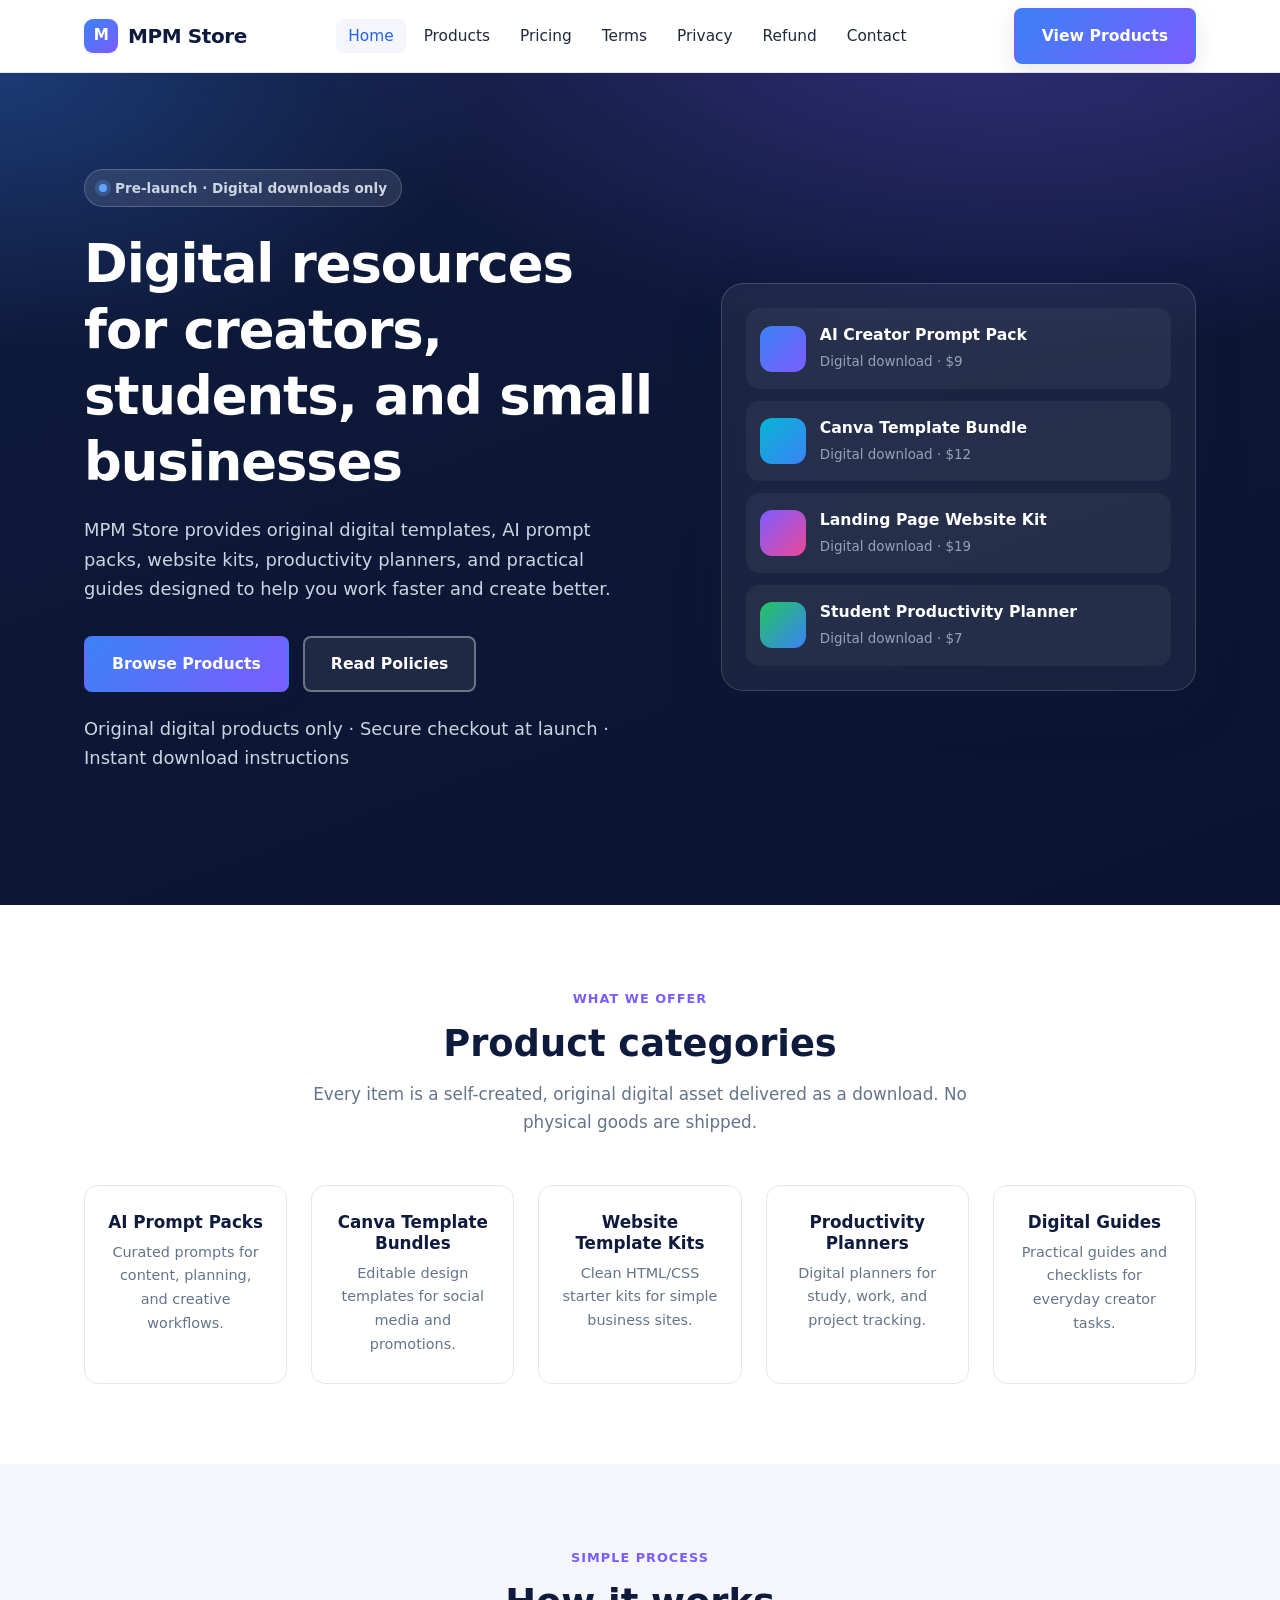
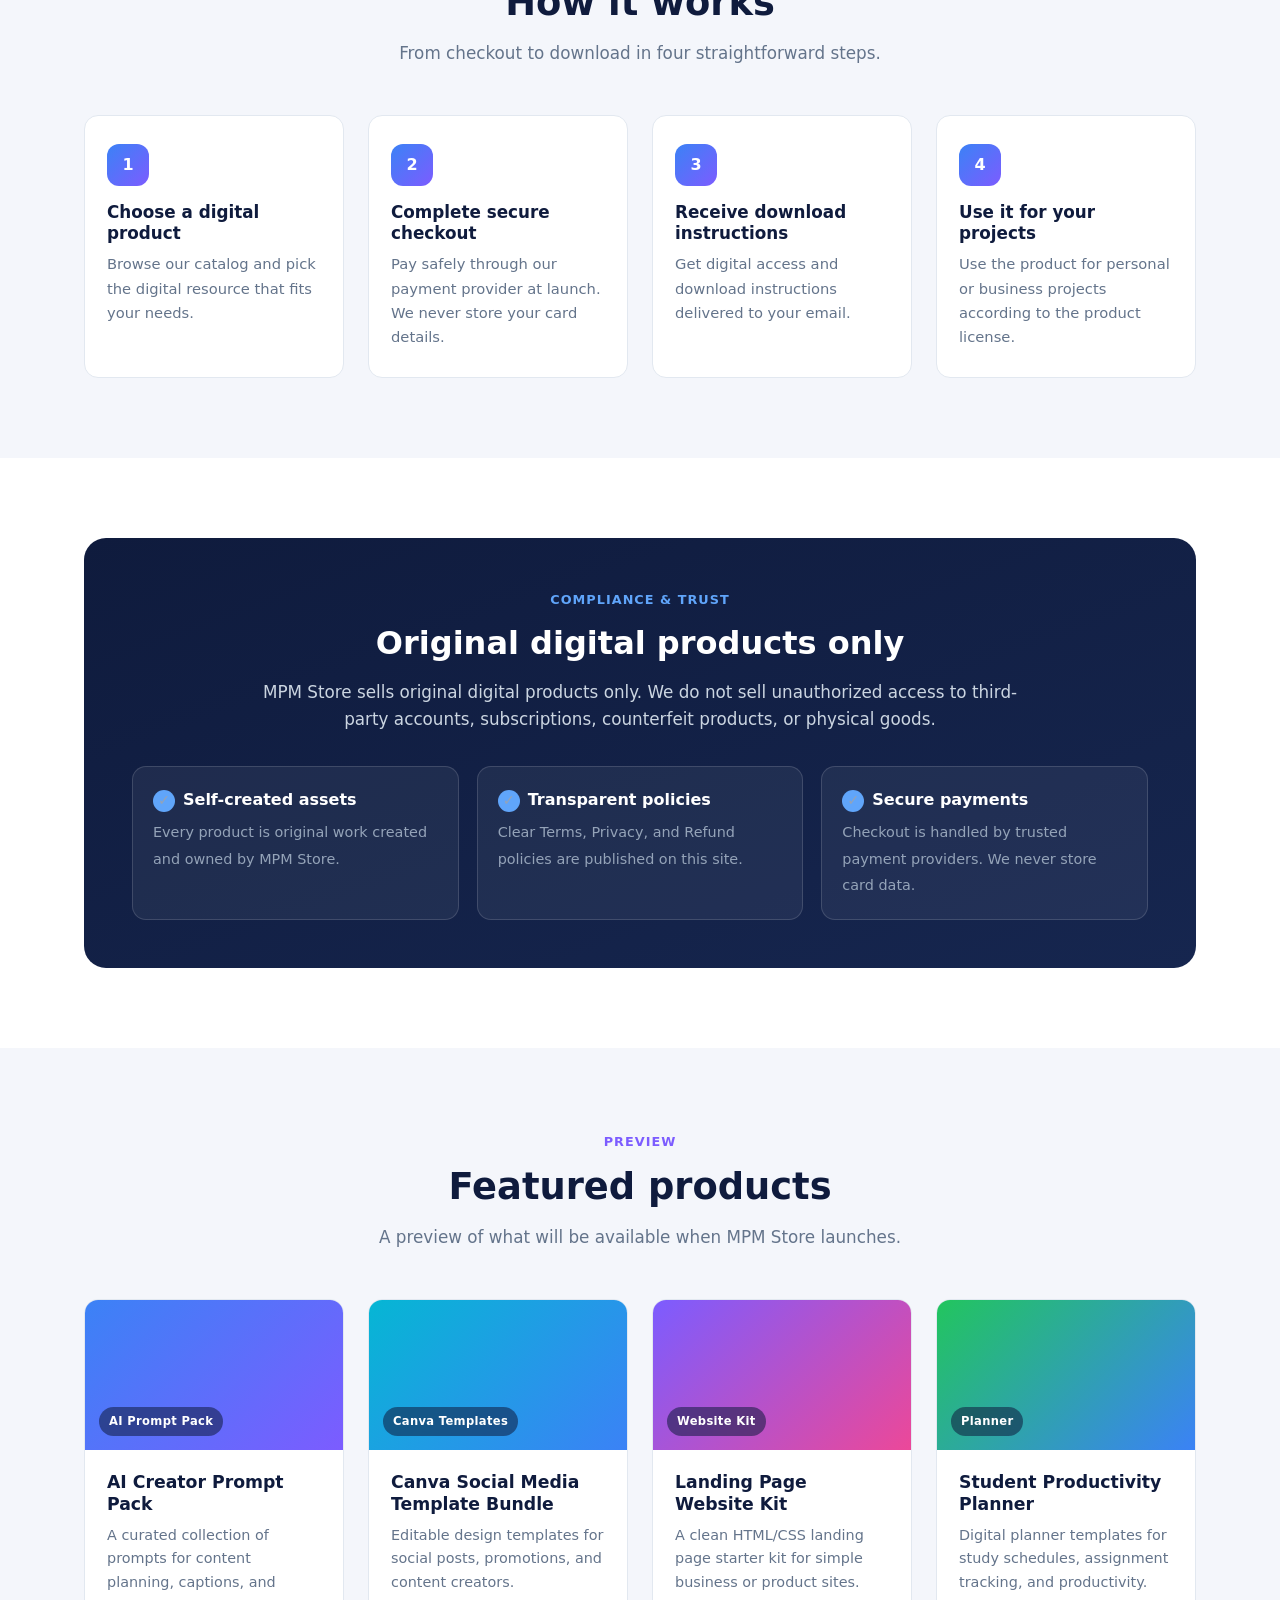
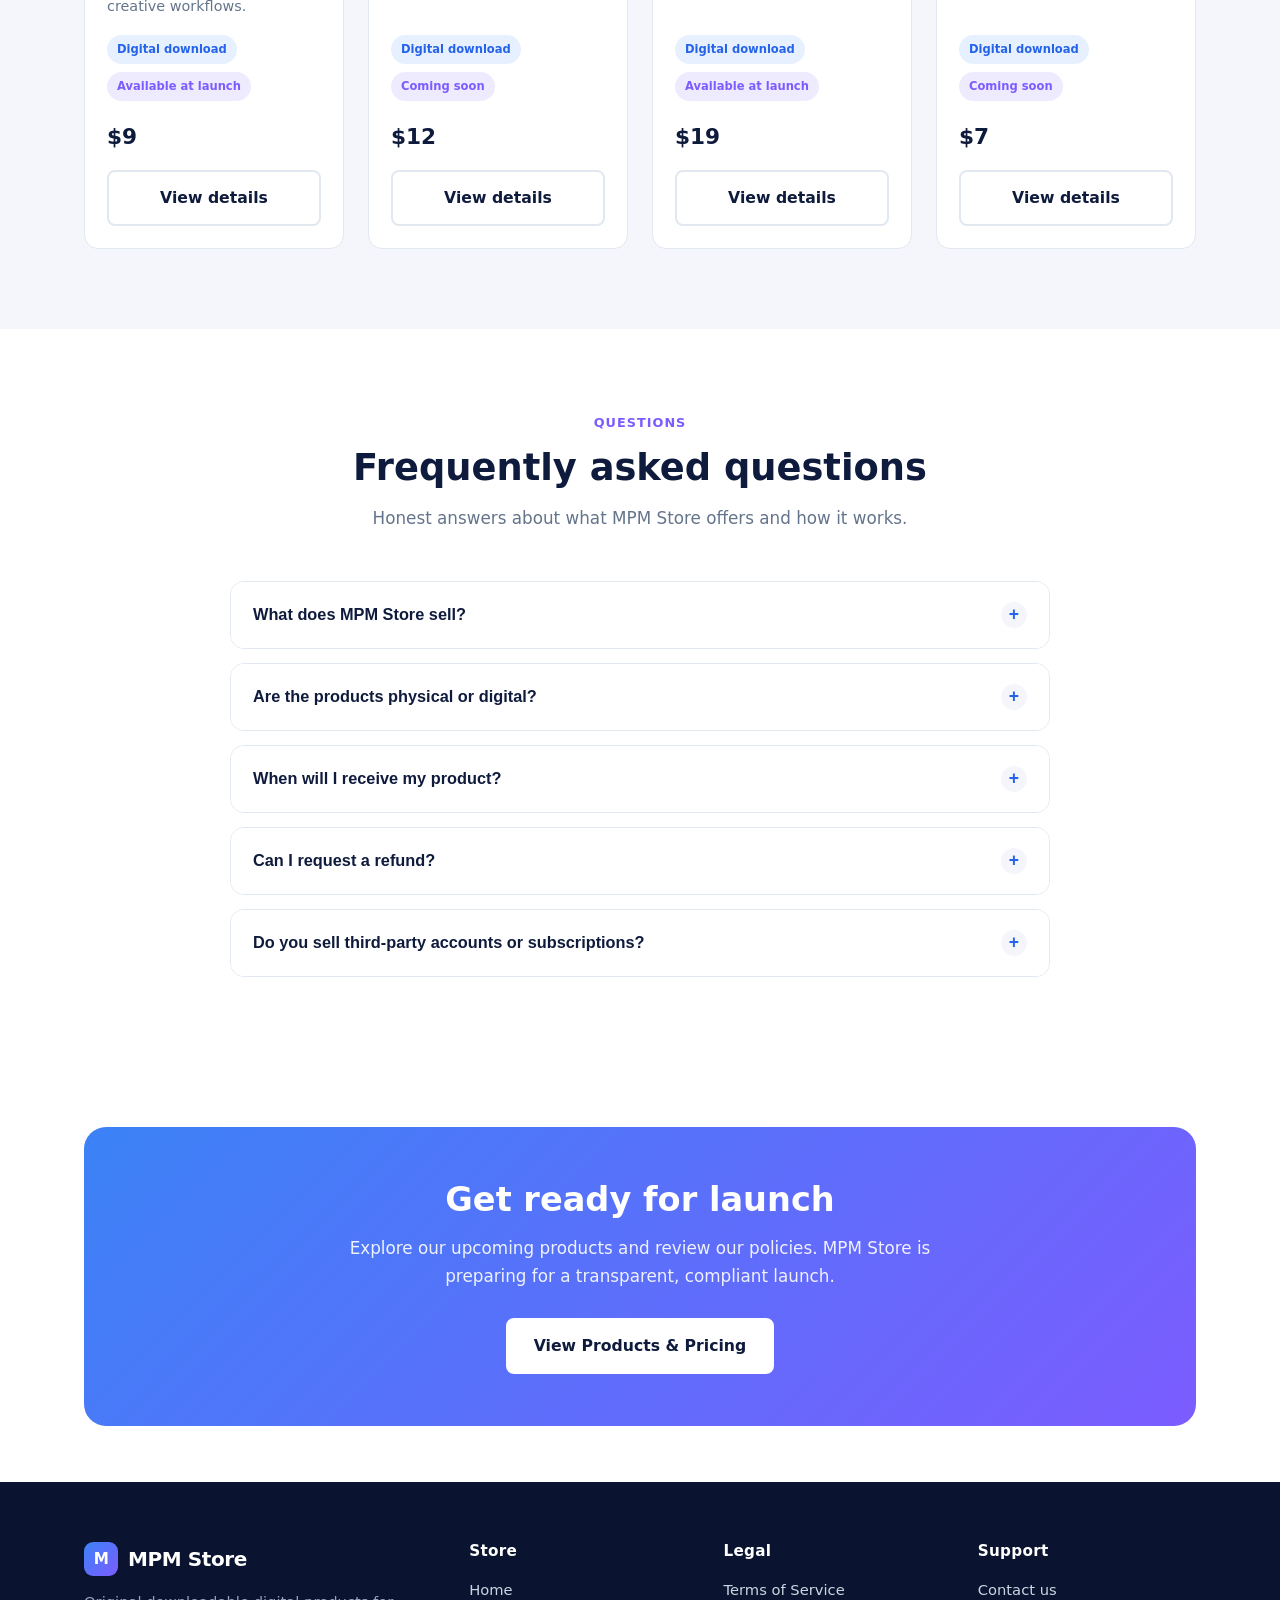
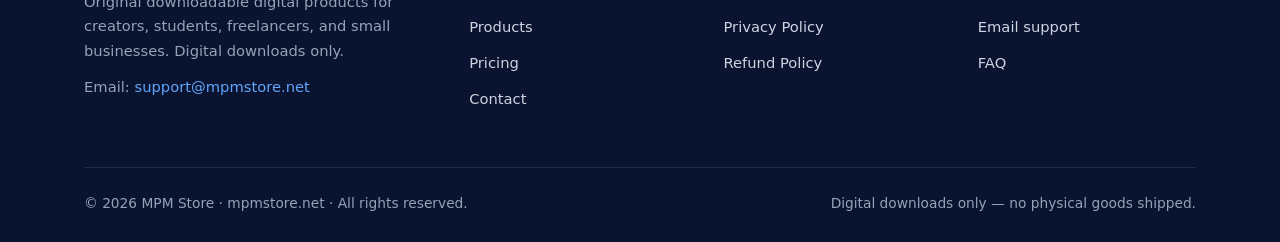
==== index.html @ 4e31dbba "Add MPM Store static website (pages, CSS, JS)" ====
<!DOCTYPE html>
<html lang="en">
<head>
  <meta charset="UTF-8" />
  <meta name="viewport" content="width=device-width, initial-scale=1.0" />
  <title>MPM Store — Original Digital Products for Creators & Small Businesses</title>
  <meta name="description" content="MPM Store sells original downloadable digital products: AI prompt packs, Canva templates, website kits, productivity planners, and practical guides. Digital downloads only." />
  <meta name="keywords" content="digital products, AI prompt packs, Canva templates, website templates, productivity planners, digital guides, MPM Store" />
  <meta name="author" content="MPM Store" />
  <meta name="theme-color" content="#0f1b3d" />
  <link rel="canonical" href="https://mpmstore.net/index.html" />

  <!-- Open Graph -->
  <meta property="og:type" content="website" />
  <meta property="og:site_name" content="MPM Store" />
  <meta property="og:title" content="MPM Store — Original Digital Products for Creators & Small Businesses" />
  <meta property="og:description" content="Original downloadable digital resources: AI prompt packs, Canva templates, website kits, planners, and guides. Digital downloads only." />
  <meta property="og:url" content="https://mpmstore.net/" />
  <meta property="og:image" content="https://mpmstore.net/assets/img/og-image.png" />

  <!-- Twitter -->
  <meta name="twitter:card" content="summary_large_image" />
  <meta name="twitter:title" content="MPM Store — Original Digital Products" />
  <meta name="twitter:description" content="Original downloadable digital resources for creators, students, and small businesses." />

  <!-- Favicon placeholder (inline SVG) -->
  <link rel="icon" href="data:image/svg+xml,%3Csvg xmlns='http://www.w3.org/2000/svg' viewBox='0 0 32 32'%3E%3Crect width='32' height='32' rx='8' fill='%233b82f6'/%3E%3Ctext x='50%25' y='56%25' font-family='Arial' font-size='15' font-weight='bold' fill='white' text-anchor='middle'%3EM%3C/text%3E%3C/svg%3E" />

  <link rel="stylesheet" href="assets/css/style.css" />

  <!-- Structured data -->
  <script type="application/ld+json">
  {
    "@context": "https://schema.org",
    "@type": "Store",
    "name": "MPM Store",
    "url": "https://mpmstore.net",
    "email": "support@mpmstore.net",
    "description": "MPM Store sells original downloadable digital products for creators, students, freelancers, and small businesses.",
    "makesOffer": {
      "@type": "Offer",
      "category": "Digital downloads"
    }
  }
  </script>
</head>
<body>
  <a class="skip-link" href="#main">Skip to content</a>

  <!-- ============ HEADER ============ -->
  <header class="site-header">
    <div class="container nav">
      <a class="brand" href="index.html" aria-label="MPM Store home">
        <span class="brand-mark">M</span>
        MPM Store
      </a>

      <nav aria-label="Primary">
        <ul class="nav-menu" id="nav-menu">
          <li><a href="index.html" class="is-active">Home</a></li>
          <li><a href="pricing.html">Products</a></li>
          <li><a href="pricing.html">Pricing</a></li>
          <li><a href="terms-of-service.html">Terms</a></li>
          <li><a href="privacy-policy.html">Privacy</a></li>
          <li><a href="refund-policy.html">Refund</a></li>
          <li><a href="contact.html">Contact</a></li>
          <li><a class="btn btn--primary btn--mobile" href="pricing.html">View Products</a></li>
        </ul>
      </nav>

      <div class="nav-actions">
        <a class="btn btn--primary" href="pricing.html">View Products</a>
        <button class="nav-toggle" id="nav-toggle" aria-label="Toggle menu" aria-controls="nav-menu" aria-expanded="false">
          <span></span><span></span><span></span>
        </button>
      </div>
    </div>
  </header>

  <main id="main">
    <!-- ============ HERO ============ -->
    <section class="hero">
      <div class="container hero-grid">
        <div>
          <span class="hero-badge"><span class="dot"></span> Pre-launch · Digital downloads only</span>
          <h1>Digital resources for creators, students, and small businesses</h1>
          <p>MPM Store provides original digital templates, AI prompt packs, website kits, productivity planners, and practical guides designed to help you work faster and create better.</p>
          <div class="hero-cta">
            <a class="btn btn--primary" href="pricing.html">Browse Products</a>
            <a class="btn btn--ghost" href="terms-of-service.html">Read Policies</a>
          </div>
          <p class="hero-note">Original digital products only · Secure checkout at launch · Instant download instructions</p>
        </div>

        <div class="hero-visual" aria-hidden="true">
          <div class="hero-card">
            <div class="hero-card-row">
              <span class="hero-card-icon grad-1"></span>
              <span class="hero-card-text"><strong>AI Creator Prompt Pack</strong><span>Digital download · $9</span></span>
            </div>
            <div class="hero-card-row">
              <span class="hero-card-icon grad-2"></span>
              <span class="hero-card-text"><strong>Canva Template Bundle</strong><span>Digital download · $12</span></span>
            </div>
            <div class="hero-card-row">
              <span class="hero-card-icon grad-3"></span>
              <span class="hero-card-text"><strong>Landing Page Website Kit</strong><span>Digital download · $19</span></span>
            </div>
            <div class="hero-card-row">
              <span class="hero-card-icon grad-4"></span>
              <span class="hero-card-text"><strong>Student Productivity Planner</strong><span>Digital download · $7</span></span>
            </div>
          </div>
        </div>
      </div>
    </section>

    <!-- ============ CATEGORIES ============ -->
    <section class="section" id="categories">
      <div class="container">
        <div class="section-head">
          <span class="eyebrow">What we offer</span>
          <h2>Product categories</h2>
          <p>Every item is a self-created, original digital asset delivered as a download. No physical goods are shipped.</p>
        </div>
        <div class="grid grid--5">
          <article class="category-card">
            <span class="category-icon grad-1"></span>
            <h3>AI Prompt Packs</h3>
            <p>Curated prompts for content, planning, and creative workflows.</p>
          </article>
          <article class="category-card">
            <span class="category-icon grad-2"></span>
            <h3>Canva Template Bundles</h3>
            <p>Editable design templates for social media and promotions.</p>
          </article>
          <article class="category-card">
            <span class="category-icon grad-3"></span>
            <h3>Website Template Kits</h3>
            <p>Clean HTML/CSS starter kits for simple business sites.</p>
          </article>
          <article class="category-card">
            <span class="category-icon grad-4"></span>
            <h3>Productivity Planners</h3>
            <p>Digital planners for study, work, and project tracking.</p>
          </article>
          <article class="category-card">
            <span class="category-icon grad-5"></span>
            <h3>Digital Guides</h3>
            <p>Practical guides and checklists for everyday creator tasks.</p>
          </article>
        </div>
      </div>
    </section>

    <!-- ============ HOW IT WORKS ============ -->
    <section class="section section--alt" id="how-it-works">
      <div class="container">
        <div class="section-head">
          <span class="eyebrow">Simple process</span>
          <h2>How it works</h2>
          <p>From checkout to download in four straightforward steps.</p>
        </div>
        <div class="steps">
          <div class="step">
            <span class="step-num">1</span>
            <h3>Choose a digital product</h3>
            <p>Browse our catalog and pick the digital resource that fits your needs.</p>
          </div>
          <div class="step">
            <span class="step-num">2</span>
            <h3>Complete secure checkout</h3>
            <p>Pay safely through our payment provider at launch. We never store your card details.</p>
          </div>
          <div class="step">
            <span class="step-num">3</span>
            <h3>Receive download instructions</h3>
            <p>Get digital access and download instructions delivered to your email.</p>
          </div>
          <div class="step">
            <span class="step-num">4</span>
            <h3>Use it for your projects</h3>
            <p>Use the product for personal or business projects according to the product license.</p>
          </div>
        </div>
      </div>
    </section>

    <!-- ============ TRUST / COMPLIANCE ============ -->
    <section class="section" id="compliance">
      <div class="container">
        <div class="trust">
          <span class="eyebrow">Compliance &amp; trust</span>
          <h2>Original digital products only</h2>
          <p>MPM Store sells original digital products only. We do not sell unauthorized access to third-party accounts, subscriptions, counterfeit products, or physical goods.</p>
          <div class="trust-points">
            <div class="trust-point">
              <strong><span class="check">✓</span>Self-created assets</strong>
              <span>Every product is original work created and owned by MPM Store.</span>
            </div>
            <div class="trust-point">
              <strong><span class="check">✓</span>Transparent policies</strong>
              <span>Clear Terms, Privacy, and Refund policies are published on this site.</span>
            </div>
            <div class="trust-point">
              <strong><span class="check">✓</span>Secure payments</strong>
              <span>Checkout is handled by trusted payment providers. We never store card data.</span>
            </div>
          </div>
        </div>
      </div>
    </section>

    <!-- ============ FEATURED PRODUCTS ============ -->
    <section class="section section--alt" id="featured">
      <div class="container">
        <div class="section-head">
          <span class="eyebrow">Preview</span>
          <h2>Featured products</h2>
          <p>A preview of what will be available when MPM Store launches.</p>
        </div>
        <div class="grid grid--4">
          <article class="product-card">
            <div class="product-thumb grad-1"><span class="tag">AI Prompt Pack</span></div>
            <div class="product-body">
              <h3>AI Creator Prompt Pack</h3>
              <p>A curated collection of prompts for content planning, captions, and creative workflows.</p>
              <div class="product-flags">
                <span class="badge badge--digital">Digital download</span>
                <span class="badge badge--soft">Available at launch</span>
              </div>
              <div class="product-meta">
                <span class="product-price">$9</span>
              </div>
              <a class="btn btn--secondary btn--block" href="pricing.html">View details</a>
            </div>
          </article>

          <article class="product-card">
            <div class="product-thumb grad-2"><span class="tag">Canva Templates</span></div>
            <div class="product-body">
              <h3>Canva Social Media Template Bundle</h3>
              <p>Editable design templates for social posts, promotions, and content creators.</p>
              <div class="product-flags">
                <span class="badge badge--digital">Digital download</span>
                <span class="badge badge--soft">Coming soon</span>
              </div>
              <div class="product-meta">
                <span class="product-price">$12</span>
              </div>
              <a class="btn btn--secondary btn--block" href="pricing.html">View details</a>
            </div>
          </article>

          <article class="product-card">
            <div class="product-thumb grad-3"><span class="tag">Website Kit</span></div>
            <div class="product-body">
              <h3>Landing Page Website Kit</h3>
              <p>A clean HTML/CSS landing page starter kit for simple business or product sites.</p>
              <div class="product-flags">
                <span class="badge badge--digital">Digital download</span>
                <span class="badge badge--soft">Available at launch</span>
              </div>
              <div class="product-meta">
                <span class="product-price">$19</span>
              </div>
              <a class="btn btn--secondary btn--block" href="pricing.html">View details</a>
            </div>
          </article>

          <article class="product-card">
            <div class="product-thumb grad-4"><span class="tag">Planner</span></div>
            <div class="product-body">
              <h3>Student Productivity Planner</h3>
              <p>Digital planner templates for study schedules, assignment tracking, and productivity.</p>
              <div class="product-flags">
                <span class="badge badge--digital">Digital download</span>
                <span class="badge badge--soft">Coming soon</span>
              </div>
              <div class="product-meta">
                <span class="product-price">$7</span>
              </div>
              <a class="btn btn--secondary btn--block" href="pricing.html">View details</a>
            </div>
          </article>
        </div>
      </div>
    </section>

    <!-- ============ FAQ ============ -->
    <section class="section" id="faq">
      <div class="container">
        <div class="section-head">
          <span class="eyebrow">Questions</span>
          <h2>Frequently asked questions</h2>
          <p>Honest answers about what MPM Store offers and how it works.</p>
        </div>
        <div class="faq">
          <div class="faq-item">
            <button class="faq-q" aria-expanded="false" aria-controls="faq-1">What does MPM Store sell? <span class="icon" aria-hidden="true">+</span></button>
            <div class="faq-a" id="faq-1" role="region">
              <div class="faq-a-inner">MPM Store sells original downloadable digital products such as AI prompt packs, Canva design templates, website template kits, productivity planners, and practical digital guides.</div>
            </div>
          </div>
          <div class="faq-item">
            <button class="faq-q" aria-expanded="false" aria-controls="faq-2">Are the products physical or digital? <span class="icon" aria-hidden="true">+</span></button>
            <div class="faq-a" id="faq-2" role="region">
              <div class="faq-a-inner">All products are 100% digital. Nothing is physically shipped. After purchase you receive download access or instructions by email.</div>
            </div>
          </div>
          <div class="faq-item">
            <button class="faq-q" aria-expanded="false" aria-controls="faq-3">When will I receive my product? <span class="icon" aria-hidden="true">+</span></button>
            <div class="faq-a" id="faq-3" role="region">
              <div class="faq-a-inner">Digital access and download instructions are delivered to your email shortly after a successful checkout at launch. If you do not receive access, contact support@mpmstore.net.</div>
            </div>
          </div>
          <div class="faq-item">
            <button class="faq-q" aria-expanded="false" aria-controls="faq-4">Can I request a refund? <span class="icon" aria-hidden="true">+</span></button>
            <div class="faq-a" id="faq-4" role="region">
              <div class="faq-a-inner">Yes, within the terms of our Refund Policy. Refunds may be considered if a product is not accessible, a duplicate payment occurred, or the product is materially different from its description. See our <a href="refund-policy.html">Refund Policy</a>.</div>
            </div>
          </div>
          <div class="faq-item">
            <button class="faq-q" aria-expanded="false" aria-controls="faq-5">Do you sell third-party accounts or subscriptions? <span class="icon" aria-hidden="true">+</span></button>
            <div class="faq-a" id="faq-5" role="region">
              <div class="faq-a-inner">No. MPM Store does not sell third-party accounts, unauthorized subscriptions, or access to services we do not own.</div>
            </div>
          </div>
        </div>
      </div>
    </section>

    <!-- ============ CTA BAND ============ -->
    <section class="section section--tight">
      <div class="container">
        <div class="cta-band">
          <h2>Get ready for launch</h2>
          <p>Explore our upcoming products and review our policies. MPM Store is preparing for a transparent, compliant launch.</p>
          <a class="btn btn--secondary" href="pricing.html">View Products &amp; Pricing</a>
        </div>
      </div>
    </section>
  </main>

  <!-- ============ FOOTER ============ -->
  <footer class="site-footer">
    <div class="container">
      <div class="footer-grid">
        <div class="footer-brand">
          <a class="brand" href="index.html"><span class="brand-mark">M</span> MPM Store</a>
          <p>Original downloadable digital products for creators, students, freelancers, and small businesses. Digital downloads only.</p>
          <p style="margin-top:12px;">Email: <a href="mailto:support@mpmstore.net">support@mpmstore.net</a></p>
        </div>
        <div class="footer-col">
          <h4>Store</h4>
          <ul>
            <li><a href="index.html">Home</a></li>
            <li><a href="pricing.html">Products</a></li>
            <li><a href="pricing.html">Pricing</a></li>
            <li><a href="contact.html">Contact</a></li>
          </ul>
        </div>
        <div class="footer-col">
          <h4>Legal</h4>
          <ul>
            <li><a href="terms-of-service.html">Terms of Service</a></li>
            <li><a href="privacy-policy.html">Privacy Policy</a></li>
            <li><a href="refund-policy.html">Refund Policy</a></li>
          </ul>
        </div>
        <div class="footer-col">
          <h4>Support</h4>
          <ul>
            <li><a href="contact.html">Contact us</a></li>
            <li><a href="mailto:support@mpmstore.net">Email support</a></li>
            <li><a href="index.html#faq">FAQ</a></li>
          </ul>
        </div>
      </div>
      <div class="footer-bottom">
        <span>&copy; <span data-year>2026</span> MPM Store · mpmstore.net · All rights reserved.</span>
        <span>Digital downloads only — no physical goods shipped.</span>
      </div>
    </div>
  </footer>

  <script src="assets/js/main.js"></script>
</body>
</html>
---- assets/css/style.css ----
/* ==========================================================================
   MPM Store — Global Stylesheet
   ========================================================================== */

/* ---------- Design Tokens ---------- */
:root {
  --navy: #0f1b3d;
  --navy-deep: #0a1430;
  --navy-soft: #16264f;
  --blue: #3b82f6;
  --blue-soft: #60a5fa;
  --blue-dark: #2563eb;
  --purple: #7c5cff;
  --purple-soft: #a78bfa;
  --white: #ffffff;
  --light-gray: #f4f6fb;
  --gray: #e2e8f0;
  --gray-mid: #94a3b8;
  --text: #1e293b;
  --text-muted: #64748b;
  --text-light: #cbd5e1;

  --radius-sm: 8px;
  --radius: 14px;
  --radius-lg: 22px;

  --shadow-sm: 0 1px 3px rgba(15, 27, 61, 0.08);
  --shadow: 0 8px 24px rgba(15, 27, 61, 0.10);
  --shadow-lg: 0 20px 50px rgba(15, 27, 61, 0.18);

  --container: 1160px;
  --font: "Segoe UI", system-ui, -apple-system, "Helvetica Neue", Arial, sans-serif;

  --transition: 0.25s ease;
}

/* ---------- Reset / Base ---------- */
*,
*::before,
*::after {
  box-sizing: border-box;
  margin: 0;
  padding: 0;
}

html {
  scroll-behavior: smooth;
}

body {
  font-family: var(--font);
  color: var(--text);
  background: var(--white);
  line-height: 1.65;
  font-size: 16px;
  -webkit-font-smoothing: antialiased;
}

img,
svg {
  max-width: 100%;
  display: block;
}

a {
  color: var(--blue-dark);
  text-decoration: none;
  transition: color var(--transition);
}

a:hover {
  color: var(--purple);
}

h1,
h2,
h3,
h4 {
  color: var(--navy);
  line-height: 1.25;
  font-weight: 700;
}

ul {
  list-style: none;
}

:focus-visible {
  outline: 3px solid var(--purple-soft);
  outline-offset: 2px;
  border-radius: 4px;
}

/* ---------- Layout Helpers ---------- */
.container {
  width: 100%;
  max-width: var(--container);
  margin: 0 auto;
  padding: 0 24px;
}

.section {
  padding: 80px 0;
}

.section--tight {
  padding: 56px 0;
}

.section--alt {
  background: var(--light-gray);
}

.section-head {
  max-width: 720px;
  margin: 0 auto 48px;
  text-align: center;
}

.section-head h2 {
  font-size: clamp(1.7rem, 3vw, 2.3rem);
  margin-bottom: 14px;
}

.section-head p {
  color: var(--text-muted);
  font-size: 1.05rem;
}

.eyebrow {
  display: inline-block;
  font-size: 0.8rem;
  font-weight: 700;
  letter-spacing: 0.08em;
  text-transform: uppercase;
  color: var(--purple);
  margin-bottom: 12px;
}

.skip-link {
  position: absolute;
  left: -999px;
  top: 0;
  background: var(--navy);
  color: var(--white);
  padding: 10px 16px;
  border-radius: 0 0 var(--radius-sm) 0;
  z-index: 1000;
}

.skip-link:focus {
  left: 0;
  color: var(--white);
}

/* ---------- Buttons ---------- */
.btn {
  display: inline-flex;
  align-items: center;
  justify-content: center;
  gap: 8px;
  font-weight: 600;
  font-size: 0.98rem;
  padding: 13px 26px;
  border-radius: var(--radius-sm);
  border: 2px solid transparent;
  cursor: pointer;
  transition: transform var(--transition), box-shadow var(--transition),
    background var(--transition), color var(--transition);
  white-space: nowrap;
}

.btn--primary {
  background: linear-gradient(135deg, var(--blue) 0%, var(--purple) 100%);
  color: var(--white);
  box-shadow: var(--shadow);
}

.btn--primary:hover {
  color: var(--white);
  transform: translateY(-2px);
  box-shadow: var(--shadow-lg);
}

.btn--secondary {
  background: var(--white);
  color: var(--navy);
  border-color: var(--gray);
}

.btn--secondary:hover {
  border-color: var(--blue);
  color: var(--blue-dark);
  transform: translateY(-2px);
}

.btn--ghost {
  background: rgba(255, 255, 255, 0.08);
  color: var(--white);
  border-color: rgba(255, 255, 255, 0.35);
}

.btn--ghost:hover {
  background: rgba(255, 255, 255, 0.18);
  color: var(--white);
  transform: translateY(-2px);
}

.btn--block {
  width: 100%;
}

/* ---------- Header / Navbar ---------- */
.site-header {
  position: sticky;
  top: 0;
  z-index: 100;
  background: rgba(255, 255, 255, 0.92);
  backdrop-filter: saturate(180%) blur(10px);
  border-bottom: 1px solid var(--gray);
}

.nav {
  display: flex;
  align-items: center;
  justify-content: space-between;
  height: 72px;
}

.brand {
  display: inline-flex;
  align-items: center;
  gap: 10px;
  font-weight: 800;
  font-size: 1.25rem;
  color: var(--navy);
  letter-spacing: -0.02em;
}

.brand:hover {
  color: var(--navy);
}

.brand-mark {
  width: 34px;
  height: 34px;
  border-radius: 9px;
  background: linear-gradient(135deg, var(--blue) 0%, var(--purple) 100%);
  display: inline-flex;
  align-items: center;
  justify-content: center;
  color: var(--white);
  font-size: 0.95rem;
  font-weight: 800;
  box-shadow: var(--shadow-sm);
}

.nav-menu {
  display: flex;
  align-items: center;
  gap: 6px;
}

.nav-menu a {
  color: var(--text);
  font-weight: 500;
  padding: 8px 12px;
  border-radius: var(--radius-sm);
  font-size: 0.96rem;
}

.nav-menu a:hover,
.nav-menu a.is-active {
  color: var(--blue-dark);
  background: var(--light-gray);
}

.nav-actions {
  display: flex;
  align-items: center;
  gap: 12px;
}

.nav-toggle {
  display: none;
  flex-direction: column;
  justify-content: center;
  gap: 5px;
  width: 44px;
  height: 44px;
  background: transparent;
  border: 1px solid var(--gray);
  border-radius: var(--radius-sm);
  cursor: pointer;
}

.nav-toggle span {
  display: block;
  width: 20px;
  height: 2px;
  margin: 0 auto;
  background: var(--navy);
  transition: transform var(--transition), opacity var(--transition);
}

.nav-toggle[aria-expanded="true"] span:nth-child(1) {
  transform: translateY(7px) rotate(45deg);
}

.nav-toggle[aria-expanded="true"] span:nth-child(2) {
  opacity: 0;
}

.nav-toggle[aria-expanded="true"] span:nth-child(3) {
  transform: translateY(-7px) rotate(-45deg);
}

/* ---------- Hero ---------- */
.hero {
  position: relative;
  background: radial-gradient(
      1200px 600px at 80% -10%,
      rgba(124, 92, 255, 0.35),
      transparent 60%
    ),
    radial-gradient(
      900px 500px at 0% 0%,
      rgba(59, 130, 246, 0.30),
      transparent 55%
    ),
    linear-gradient(160deg, var(--navy) 0%, var(--navy-deep) 100%);
  color: var(--white);
  padding: 96px 0 100px;
  overflow: hidden;
}

.hero-grid {
  display: grid;
  grid-template-columns: 1.1fr 0.9fr;
  gap: 56px;
  align-items: center;
}

.hero h1 {
  color: var(--white);
  font-size: clamp(2.1rem, 4.6vw, 3.3rem);
  letter-spacing: -0.02em;
  margin-bottom: 20px;
}

.hero p {
  color: var(--text-light);
  font-size: 1.12rem;
  max-width: 560px;
  margin-bottom: 32px;
}

.hero-badge {
  display: inline-flex;
  align-items: center;
  gap: 8px;
  background: rgba(255, 255, 255, 0.10);
  border: 1px solid rgba(255, 255, 255, 0.20);
  color: var(--text-light);
  font-size: 0.85rem;
  font-weight: 600;
  padding: 7px 14px;
  border-radius: 999px;
  margin-bottom: 24px;
}

.hero-badge .dot {
  width: 8px;
  height: 8px;
  border-radius: 50%;
  background: var(--blue-soft);
  box-shadow: 0 0 0 4px rgba(96, 165, 250, 0.25);
}

.hero-cta {
  display: flex;
  flex-wrap: wrap;
  gap: 14px;
}

.hero-note {
  margin-top: 22px;
  font-size: 0.86rem;
  color: var(--gray-mid);
}

/* Hero visual card */
.hero-visual {
  position: relative;
}

.hero-card {
  background: rgba(255, 255, 255, 0.06);
  border: 1px solid rgba(255, 255, 255, 0.16);
  border-radius: var(--radius-lg);
  padding: 24px;
  backdrop-filter: blur(6px);
  box-shadow: var(--shadow-lg);
}

.hero-card-row {
  display: flex;
  align-items: center;
  gap: 14px;
  padding: 14px;
  border-radius: var(--radius);
  background: rgba(255, 255, 255, 0.05);
  margin-bottom: 12px;
}

.hero-card-row:last-child {
  margin-bottom: 0;
}

.hero-card-icon {
  width: 46px;
  height: 46px;
  border-radius: 12px;
  flex-shrink: 0;
}

.hero-card-text strong {
  display: block;
  color: var(--white);
  font-size: 0.98rem;
}

.hero-card-text span {
  color: var(--gray-mid);
  font-size: 0.84rem;
}

/* Gradient utility blocks */
.grad-1 { background: linear-gradient(135deg, #3b82f6, #7c5cff); }
.grad-2 { background: linear-gradient(135deg, #06b6d4, #3b82f6); }
.grad-3 { background: linear-gradient(135deg, #7c5cff, #ec4899); }
.grad-4 { background: linear-gradient(135deg, #22c55e, #3b82f6); }
.grad-5 { background: linear-gradient(135deg, #f59e0b, #ef4444); }

/* ---------- Category Cards ---------- */
.grid {
  display: grid;
  gap: 24px;
}

.grid--3 { grid-template-columns: repeat(3, 1fr); }
.grid--4 { grid-template-columns: repeat(4, 1fr); }
.grid--5 { grid-template-columns: repeat(5, 1fr); }

.category-card {
  background: var(--white);
  border: 1px solid var(--gray);
  border-radius: var(--radius);
  padding: 26px 22px;
  text-align: center;
  transition: transform var(--transition), box-shadow var(--transition),
    border-color var(--transition);
}

.category-card:hover {
  transform: translateY(-4px);
  box-shadow: var(--shadow);
  border-color: var(--blue-soft);
}

.category-icon {
  width: 56px;
  height: 56px;
  border-radius: 14px;
  margin: 0 auto 16px;
}

.category-card h3 {
  font-size: 1.05rem;
  margin-bottom: 8px;
}

.category-card p {
  color: var(--text-muted);
  font-size: 0.9rem;
}

/* ---------- Steps / How it works ---------- */
.steps {
  display: grid;
  grid-template-columns: repeat(4, 1fr);
  gap: 24px;
  counter-reset: step;
}

.step {
  position: relative;
  background: var(--white);
  border: 1px solid var(--gray);
  border-radius: var(--radius);
  padding: 28px 22px;
}

.step-num {
  width: 42px;
  height: 42px;
  border-radius: 12px;
  background: linear-gradient(135deg, var(--blue), var(--purple));
  color: var(--white);
  display: inline-flex;
  align-items: center;
  justify-content: center;
  font-weight: 800;
  margin-bottom: 16px;
}

.step h3 {
  font-size: 1.05rem;
  margin-bottom: 8px;
}

.step p {
  color: var(--text-muted);
  font-size: 0.92rem;
}

/* ---------- Product Cards ---------- */
.product-card {
  display: flex;
  flex-direction: column;
  background: var(--white);
  border: 1px solid var(--gray);
  border-radius: var(--radius);
  overflow: hidden;
  transition: transform var(--transition), box-shadow var(--transition),
    border-color var(--transition);
}

.product-card:hover {
  transform: translateY(-5px);
  box-shadow: var(--shadow-lg);
  border-color: var(--purple-soft);
}

.product-thumb {
  position: relative;
  height: 150px;
  display: flex;
  align-items: flex-end;
  padding: 14px;
}

.product-thumb .tag {
  background: rgba(15, 27, 61, 0.55);
  color: var(--white);
  font-size: 0.72rem;
  font-weight: 600;
  letter-spacing: 0.03em;
  padding: 5px 10px;
  border-radius: 999px;
  backdrop-filter: blur(4px);
}

.product-body {
  display: flex;
  flex-direction: column;
  flex: 1;
  padding: 22px;
}

.product-body h3 {
  font-size: 1.08rem;
  margin-bottom: 8px;
}

.product-body p {
  color: var(--text-muted);
  font-size: 0.9rem;
  margin-bottom: 16px;
  flex: 1;
}

.product-meta {
  display: flex;
  align-items: center;
  justify-content: space-between;
  margin-bottom: 16px;
}

.product-price {
  font-size: 1.35rem;
  font-weight: 800;
  color: var(--navy);
}

.product-price span {
  font-size: 0.8rem;
  font-weight: 600;
  color: var(--text-muted);
}

.badge {
  display: inline-block;
  font-size: 0.72rem;
  font-weight: 700;
  padding: 5px 10px;
  border-radius: 999px;
}

.badge--soft {
  background: rgba(124, 92, 255, 0.12);
  color: var(--purple);
}

.badge--digital {
  background: rgba(59, 130, 246, 0.12);
  color: var(--blue-dark);
}

.product-flags {
  display: flex;
  gap: 8px;
  flex-wrap: wrap;
  margin-bottom: 18px;
}

/* ---------- Trust / Compliance ---------- */
.trust {
  background: linear-gradient(160deg, var(--navy) 0%, var(--navy-soft) 100%);
  color: var(--white);
  border-radius: var(--radius-lg);
  padding: 48px;
  text-align: center;
}

.trust .eyebrow {
  color: var(--blue-soft);
}

.trust h2 {
  color: var(--white);
  font-size: clamp(1.5rem, 2.6vw, 2rem);
  margin-bottom: 16px;
}

.trust p {
  color: var(--text-light);
  max-width: 760px;
  margin: 0 auto 28px;
  font-size: 1.05rem;
}

.trust-points {
  display: grid;
  grid-template-columns: repeat(3, 1fr);
  gap: 18px;
  text-align: left;
  margin-top: 32px;
}

.trust-point {
  background: rgba(255, 255, 255, 0.06);
  border: 1px solid rgba(255, 255, 255, 0.14);
  border-radius: var(--radius);
  padding: 20px;
}

.trust-point strong {
  display: block;
  color: var(--white);
  margin-bottom: 6px;
}

.trust-point span {
  color: var(--gray-mid);
  font-size: 0.9rem;
}

.check {
  display: inline-flex;
  width: 22px;
  height: 22px;
  border-radius: 50%;
  background: var(--blue-soft);
  color: var(--navy-deep);
  align-items: center;
  justify-content: center;
  font-weight: 800;
  font-size: 0.8rem;
  margin-right: 8px;
}

/* ---------- FAQ (accordion) ---------- */
.faq {
  max-width: 820px;
  margin: 0 auto;
}

.faq-item {
  border: 1px solid var(--gray);
  border-radius: var(--radius);
  margin-bottom: 14px;
  overflow: hidden;
  background: var(--white);
}

.faq-q {
  width: 100%;
  text-align: left;
  background: var(--white);
  border: none;
  cursor: pointer;
  padding: 20px 22px;
  font-size: 1.02rem;
  font-weight: 600;
  color: var(--navy);
  display: flex;
  align-items: center;
  justify-content: space-between;
  gap: 16px;
}

.faq-q:hover {
  background: var(--light-gray);
}

.faq-q .icon {
  flex-shrink: 0;
  width: 26px;
  height: 26px;
  border-radius: 50%;
  background: var(--light-gray);
  color: var(--blue-dark);
  display: inline-flex;
  align-items: center;
  justify-content: center;
  font-size: 1.1rem;
  transition: transform var(--transition);
}

.faq-q[aria-expanded="true"] .icon {
  transform: rotate(45deg);
}

.faq-a {
  max-height: 0;
  overflow: hidden;
  transition: max-height 0.3s ease;
}

.faq-a-inner {
  padding: 0 22px 20px;
  color: var(--text-muted);
}

/* ---------- Page hero (inner pages) ---------- */
.page-hero {
  background: linear-gradient(160deg, var(--navy) 0%, var(--navy-deep) 100%);
  color: var(--white);
  padding: 72px 0;
  text-align: center;
}

.page-hero h1 {
  color: var(--white);
  font-size: clamp(1.9rem, 4vw, 2.8rem);
  margin-bottom: 14px;
}

.page-hero p {
  color: var(--text-light);
  max-width: 680px;
  margin: 0 auto;
  font-size: 1.08rem;
}

.breadcrumb {
  font-size: 0.85rem;
  color: var(--gray-mid);
  margin-bottom: 18px;
}

.breadcrumb a {
  color: var(--blue-soft);
}

/* ---------- Legal / Prose ---------- */
.prose {
  max-width: 820px;
  margin: 0 auto;
}

.prose .updated {
  color: var(--text-muted);
  font-size: 0.9rem;
  margin-bottom: 32px;
  padding-bottom: 20px;
  border-bottom: 1px solid var(--gray);
}

.prose h2 {
  font-size: 1.35rem;
  margin: 36px 0 12px;
}

.prose h3 {
  font-size: 1.1rem;
  margin: 24px 0 8px;
}

.prose p,
.prose li {
  color: var(--text);
  margin-bottom: 12px;
}

.prose ul {
  list-style: disc;
  padding-left: 22px;
  margin-bottom: 16px;
}

.prose ul li {
  margin-bottom: 8px;
}

.callout {
  background: var(--light-gray);
  border-left: 4px solid var(--purple);
  border-radius: var(--radius-sm);
  padding: 18px 20px;
  margin: 24px 0;
  color: var(--text);
}

.callout strong {
  color: var(--navy);
}

/* TOC */
.toc {
  background: var(--light-gray);
  border: 1px solid var(--gray);
  border-radius: var(--radius);
  padding: 22px 24px;
  margin-bottom: 36px;
}

.toc strong {
  display: block;
  color: var(--navy);
  margin-bottom: 10px;
}

.toc ol {
  padding-left: 20px;
  color: var(--text-muted);
}

.toc ol li {
  margin-bottom: 4px;
}

/* ---------- Pricing page ---------- */
.note-bar {
  display: flex;
  flex-wrap: wrap;
  gap: 14px;
  justify-content: center;
  margin-top: 40px;
}

.note-pill {
  background: var(--light-gray);
  border: 1px solid var(--gray);
  border-radius: 999px;
  padding: 10px 18px;
  font-size: 0.9rem;
  color: var(--text);
  font-weight: 500;
}

.note-pill strong {
  color: var(--navy);
}

/* ---------- Contact ---------- */
.contact-grid {
  display: grid;
  grid-template-columns: 1.2fr 0.8fr;
  gap: 40px;
  align-items: start;
}

.form-card {
  background: var(--white);
  border: 1px solid var(--gray);
  border-radius: var(--radius-lg);
  padding: 32px;
  box-shadow: var(--shadow-sm);
}

.form-row {
  display: grid;
  grid-template-columns: 1fr 1fr;
  gap: 18px;
}

.field {
  margin-bottom: 18px;
}

.field label {
  display: block;
  font-weight: 600;
  font-size: 0.92rem;
  color: var(--navy);
  margin-bottom: 7px;
}

.field input,
.field textarea,
.field select {
  width: 100%;
  font-family: inherit;
  font-size: 0.96rem;
  color: var(--text);
  padding: 12px 14px;
  border: 1px solid var(--gray);
  border-radius: var(--radius-sm);
  background: var(--white);
  transition: border-color var(--transition), box-shadow var(--transition);
}

.field input:focus,
.field textarea:focus,
.field select:focus {
  outline: none;
  border-color: var(--blue);
  box-shadow: 0 0 0 3px rgba(59, 130, 246, 0.15);
}

.field textarea {
  min-height: 140px;
  resize: vertical;
}

.form-note {
  font-size: 0.85rem;
  color: var(--text-muted);
  margin-top: 14px;
}

.form-status {
  display: none;
  margin-top: 16px;
  padding: 14px 16px;
  border-radius: var(--radius-sm);
  background: rgba(34, 197, 94, 0.12);
  border: 1px solid rgba(34, 197, 94, 0.35);
  color: #15803d;
  font-size: 0.92rem;
}

.form-status.is-visible {
  display: block;
}

.info-card {
  background: var(--white);
  border: 1px solid var(--gray);
  border-radius: var(--radius);
  padding: 24px;
  margin-bottom: 20px;
}

.info-card h3 {
  font-size: 1.05rem;
  margin-bottom: 12px;
}

.info-card p,
.info-card li {
  color: var(--text-muted);
  font-size: 0.94rem;
}

.info-card ul {
  list-style: none;
}

.info-card ul li {
  padding: 6px 0;
  border-bottom: 1px solid var(--light-gray);
}

.info-card ul li:last-child {
  border-bottom: none;
}

.info-card a {
  font-weight: 600;
}

/* ---------- CTA band ---------- */
.cta-band {
  background: linear-gradient(135deg, var(--blue) 0%, var(--purple) 100%);
  border-radius: var(--radius-lg);
  padding: 52px 40px;
  text-align: center;
  color: var(--white);
}

.cta-band h2 {
  color: var(--white);
  font-size: clamp(1.6rem, 2.8vw, 2.1rem);
  margin-bottom: 14px;
}

.cta-band p {
  color: rgba(255, 255, 255, 0.9);
  max-width: 600px;
  margin: 0 auto 28px;
  font-size: 1.05rem;
}

.cta-band .btn--secondary {
  background: var(--white);
  border-color: var(--white);
}

/* ---------- Footer ---------- */
.site-footer {
  background: var(--navy-deep);
  color: var(--text-light);
  padding: 60px 0 28px;
}

.footer-grid {
  display: grid;
  grid-template-columns: 1.6fr 1fr 1fr 1fr;
  gap: 36px;
  margin-bottom: 44px;
}

.footer-brand .brand {
  color: var(--white);
  margin-bottom: 14px;
}

.footer-brand p {
  color: var(--gray-mid);
  font-size: 0.92rem;
  max-width: 320px;
}

.footer-brand a {
  color: var(--blue-soft);
}

.footer-col h4 {
  color: var(--white);
  font-size: 0.95rem;
  margin-bottom: 16px;
  letter-spacing: 0.02em;
}

.footer-col ul li {
  margin-bottom: 10px;
}

.footer-col a {
  color: var(--text-light);
  font-size: 0.92rem;
}

.footer-col a:hover {
  color: var(--white);
}

.footer-bottom {
  border-top: 1px solid rgba(255, 255, 255, 0.10);
  padding-top: 24px;
  display: flex;
  flex-wrap: wrap;
  gap: 12px;
  align-items: center;
  justify-content: space-between;
  color: var(--gray-mid);
  font-size: 0.86rem;
}

.footer-bottom a {
  color: var(--gray-mid);
}

.footer-bottom a:hover {
  color: var(--white);
}

/* ---------- Utilities ---------- */
.text-center { text-align: center; }
.mt-32 { margin-top: 32px; }
.mb-0 { margin-bottom: 0; }

/* ==========================================================================
   Responsive
   ========================================================================== */
@media (max-width: 980px) {
  .hero-grid {
    grid-template-columns: 1fr;
    gap: 40px;
  }
  .grid--4 { grid-template-columns: repeat(2, 1fr); }
  .grid--5 { grid-template-columns: repeat(3, 1fr); }
  .steps { grid-template-columns: repeat(2, 1fr); }
  .trust-points { grid-template-columns: 1fr; }
  .footer-grid { grid-template-columns: 1fr 1fr; }
  .contact-grid { grid-template-columns: 1fr; }
}

@media (max-width: 760px) {
  .nav-toggle { display: flex; }

  .nav-menu {
    position: fixed;
    inset: 72px 0 auto 0;
    flex-direction: column;
    align-items: stretch;
    gap: 0;
    background: var(--white);
    border-bottom: 1px solid var(--gray);
    box-shadow: var(--shadow);
    padding: 8px 16px 16px;
    max-height: 0;
    overflow: hidden;
    transition: max-height 0.3s ease, padding 0.3s ease;
  }

  .nav-menu.is-open {
    max-height: 480px;
    padding: 12px 16px 20px;
  }

  .nav-menu a {
    padding: 14px 12px;
    border-bottom: 1px solid var(--light-gray);
    border-radius: 0;
  }

  .nav-actions .btn {
    display: none;
  }

  .nav-menu .btn--mobile {
    display: inline-flex;
    margin-top: 12px;
    border-bottom: none;
  }

  .section { padding: 56px 0; }
  .grid--3 { grid-template-columns: 1fr; }
  .grid--4 { grid-template-columns: 1fr; }
  .grid--5 { grid-template-columns: 1fr; }
  .steps { grid-template-columns: 1fr; }
  .trust { padding: 32px 22px; }
  .form-row { grid-template-columns: 1fr; }
  .footer-grid { grid-template-columns: 1fr; gap: 28px; }
  .cta-band { padding: 40px 24px; }
}

@media (min-width: 761px) {
  .nav-menu .btn--mobile { display: none; }
}
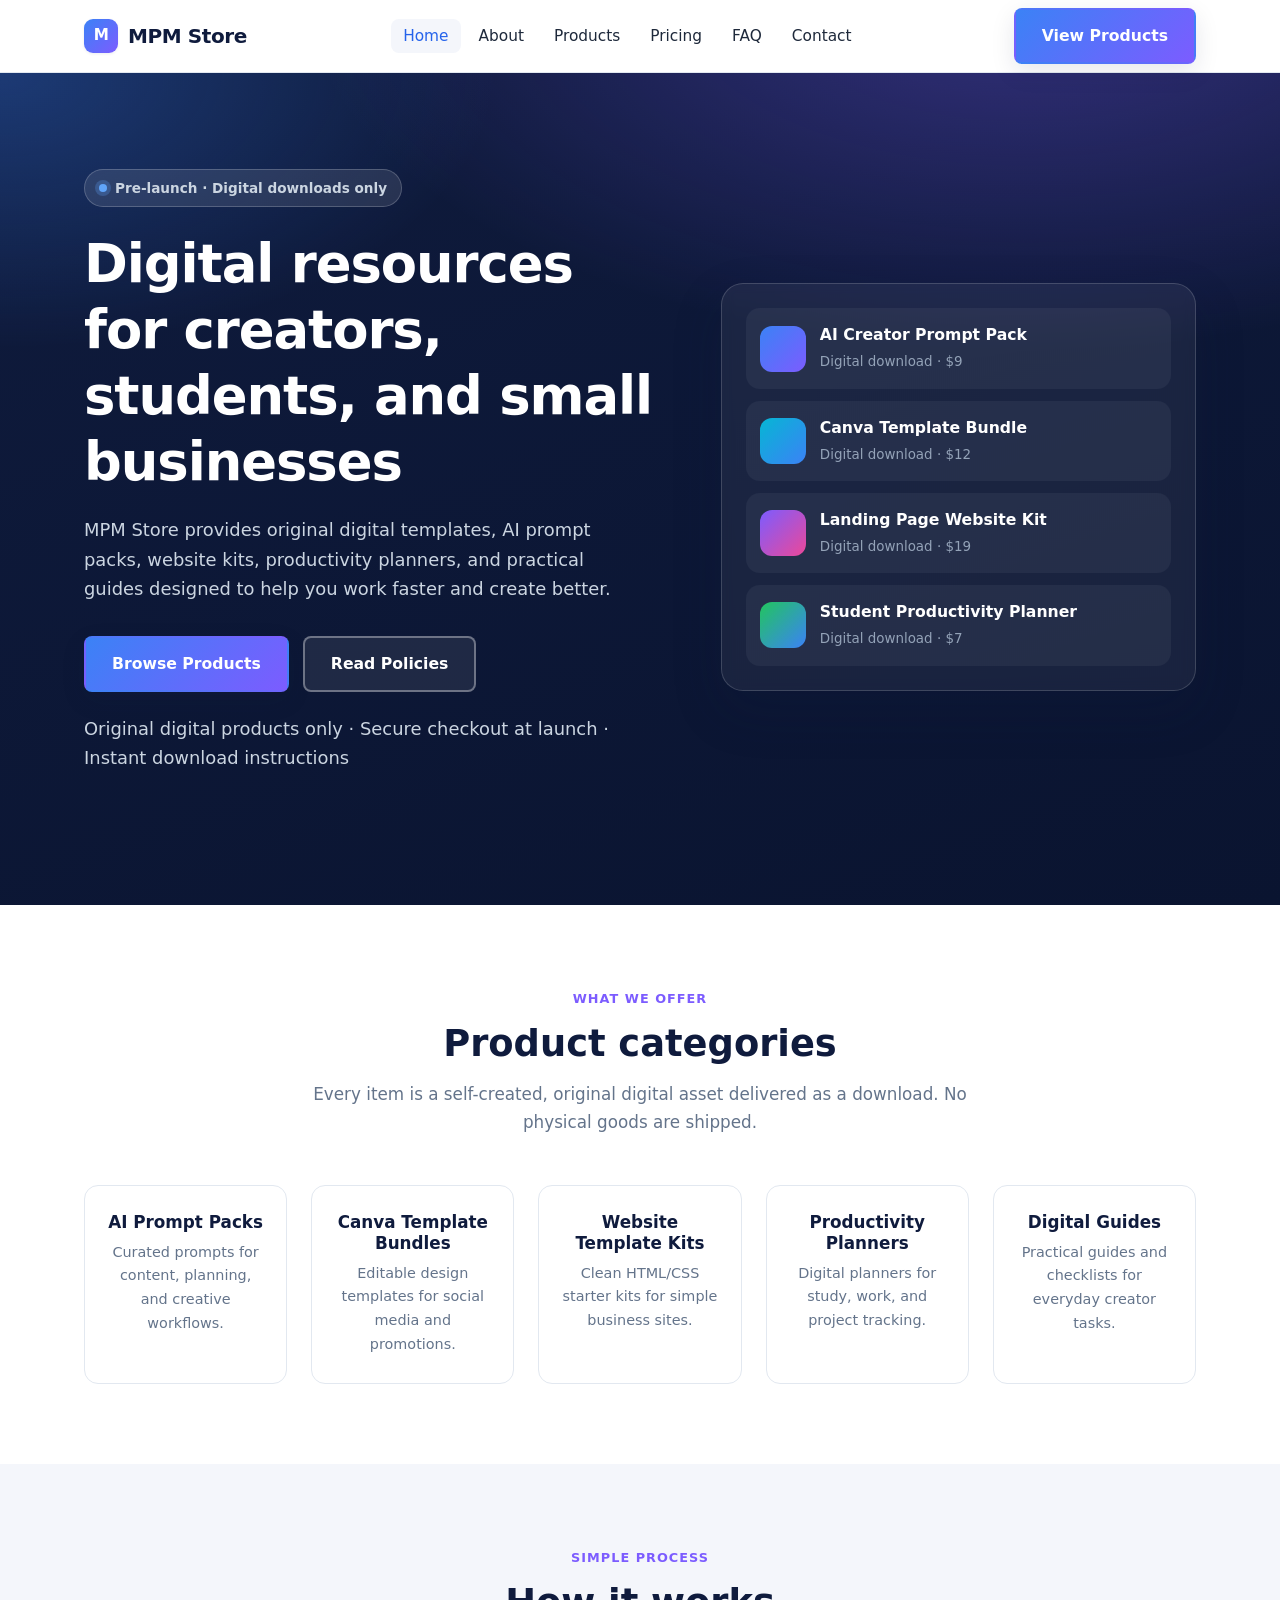
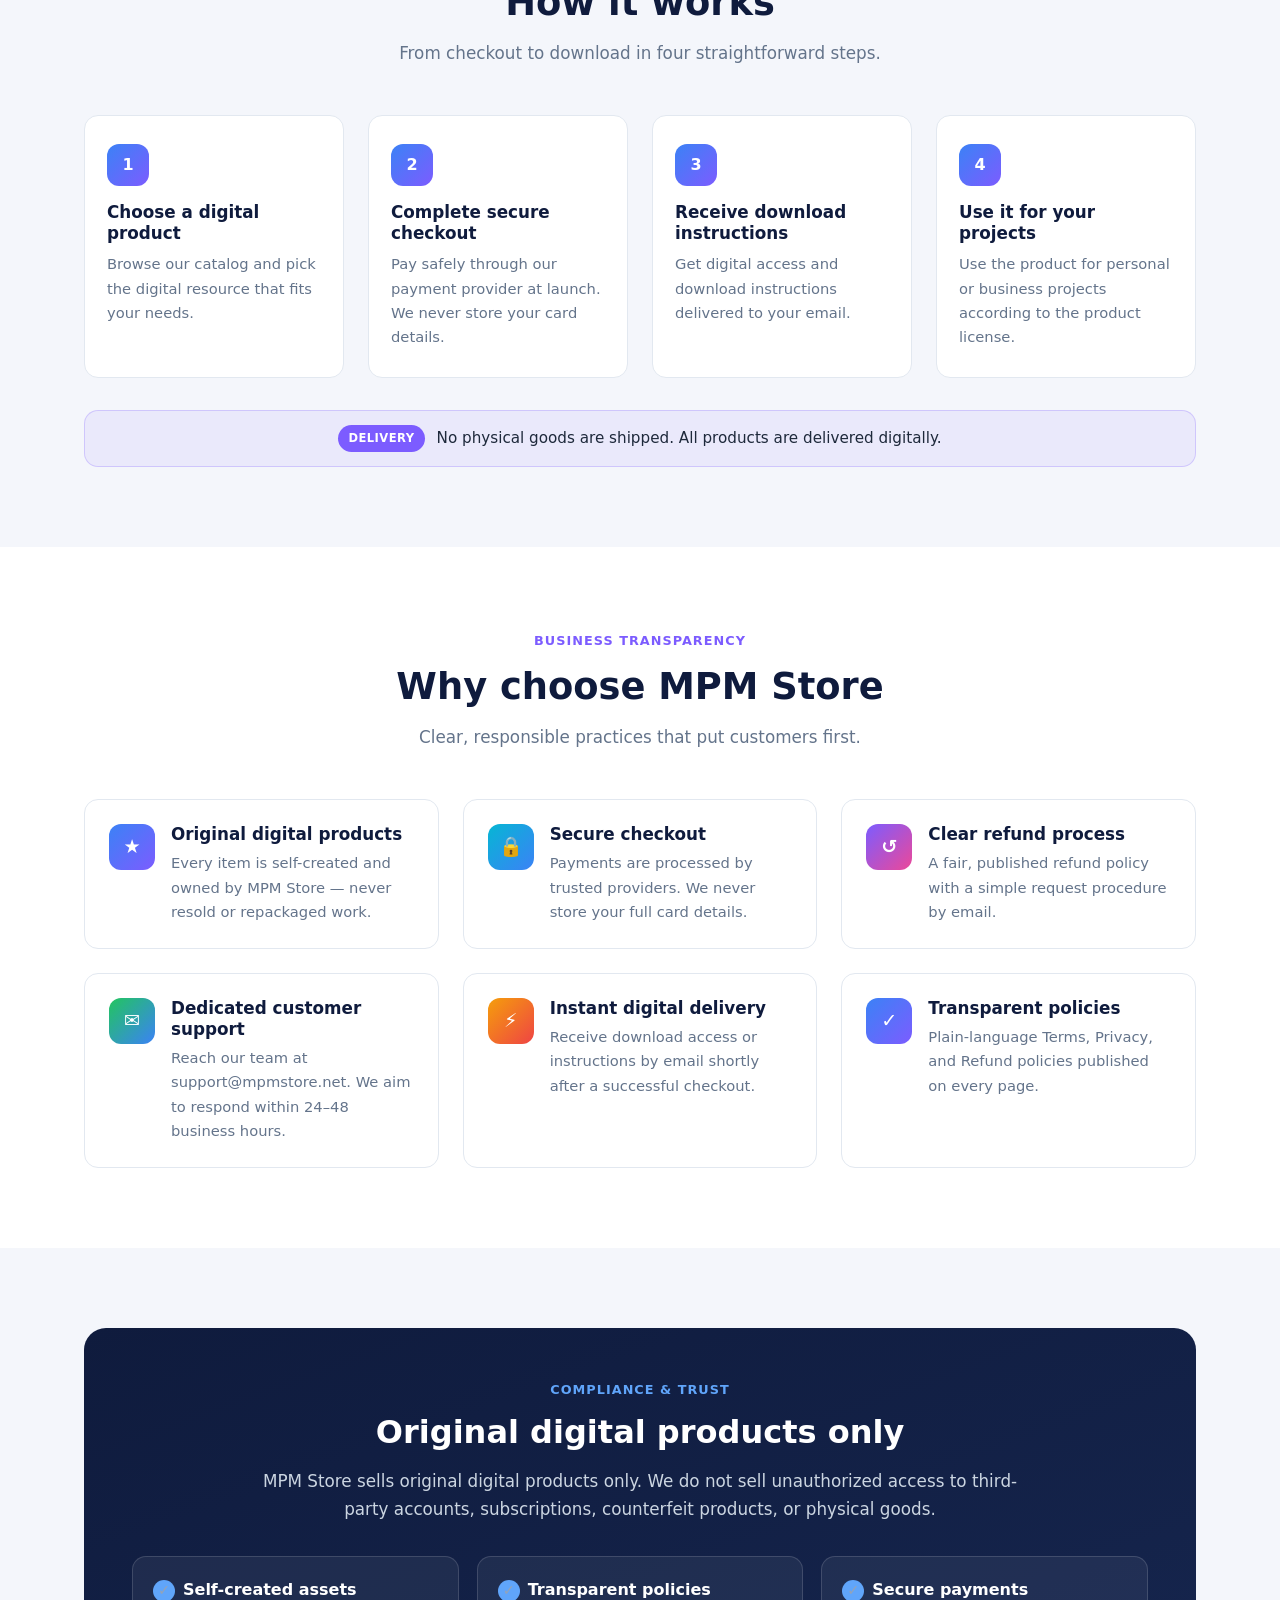
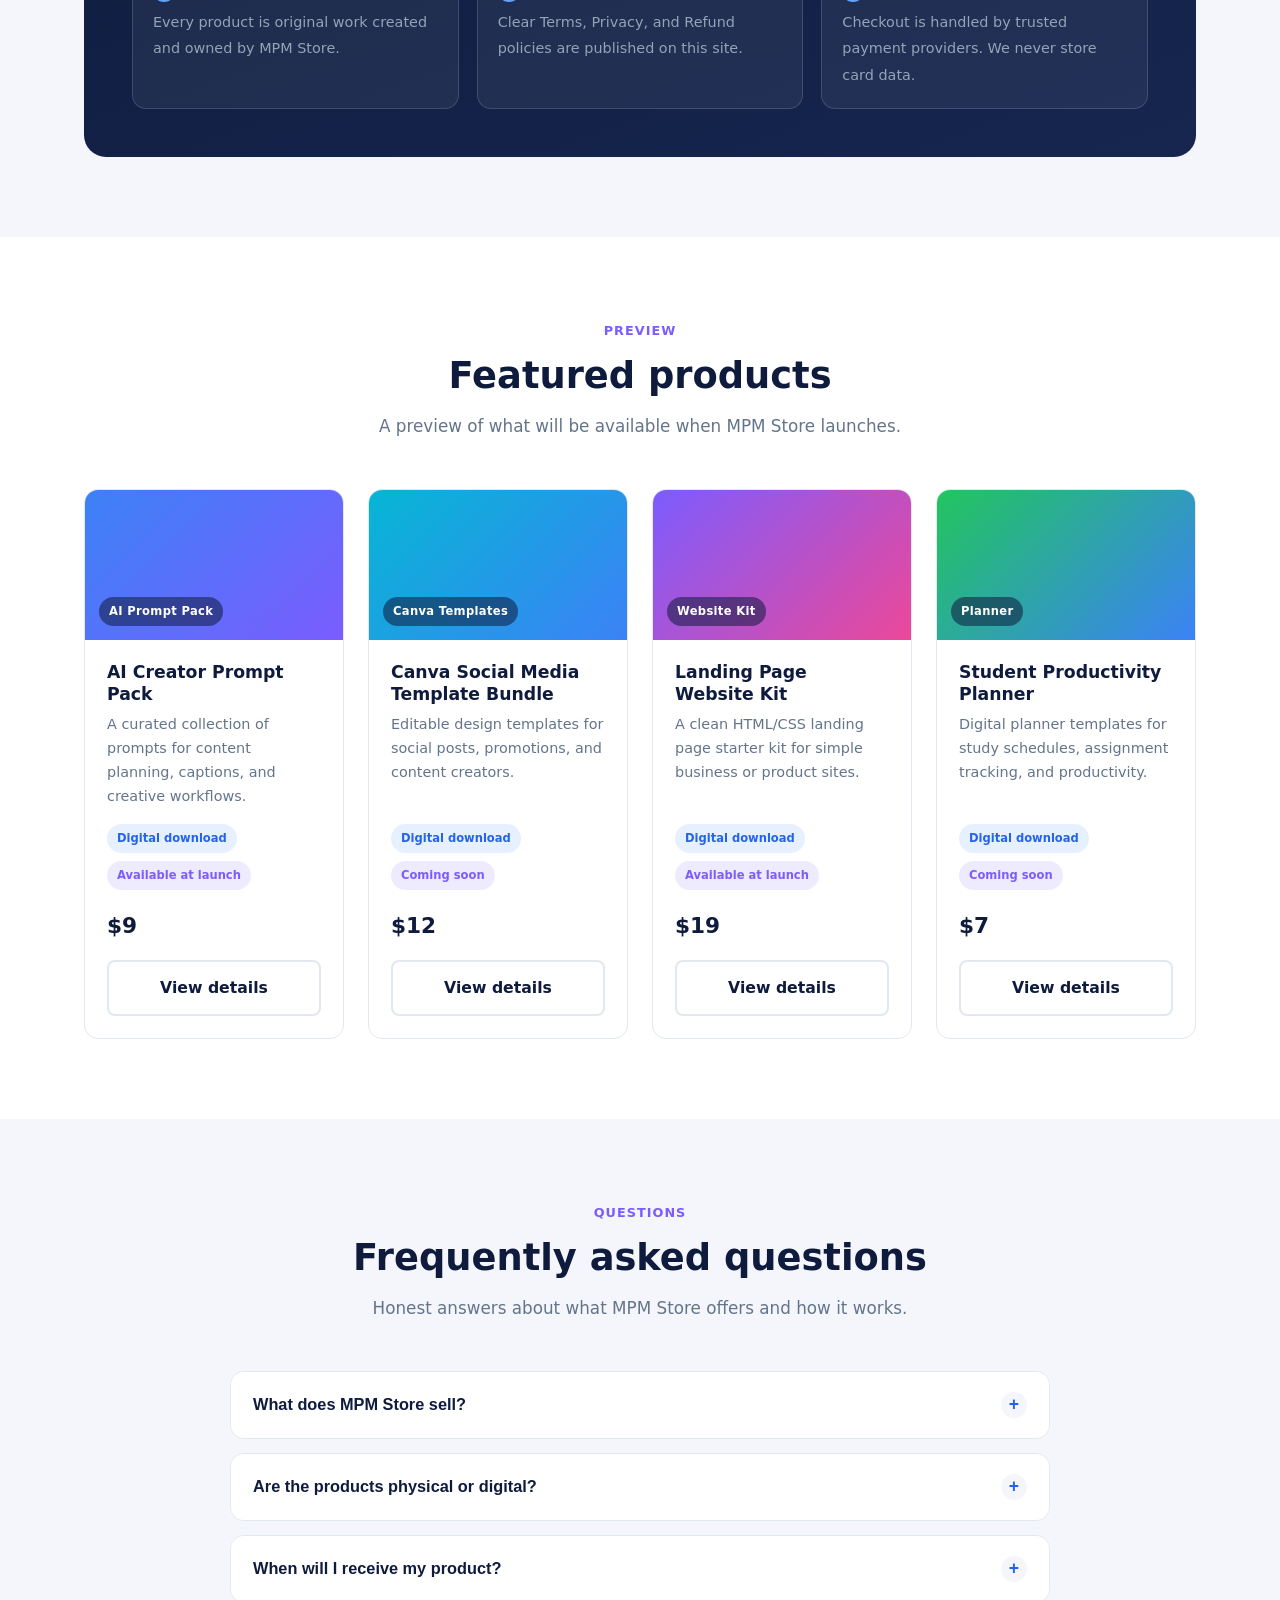
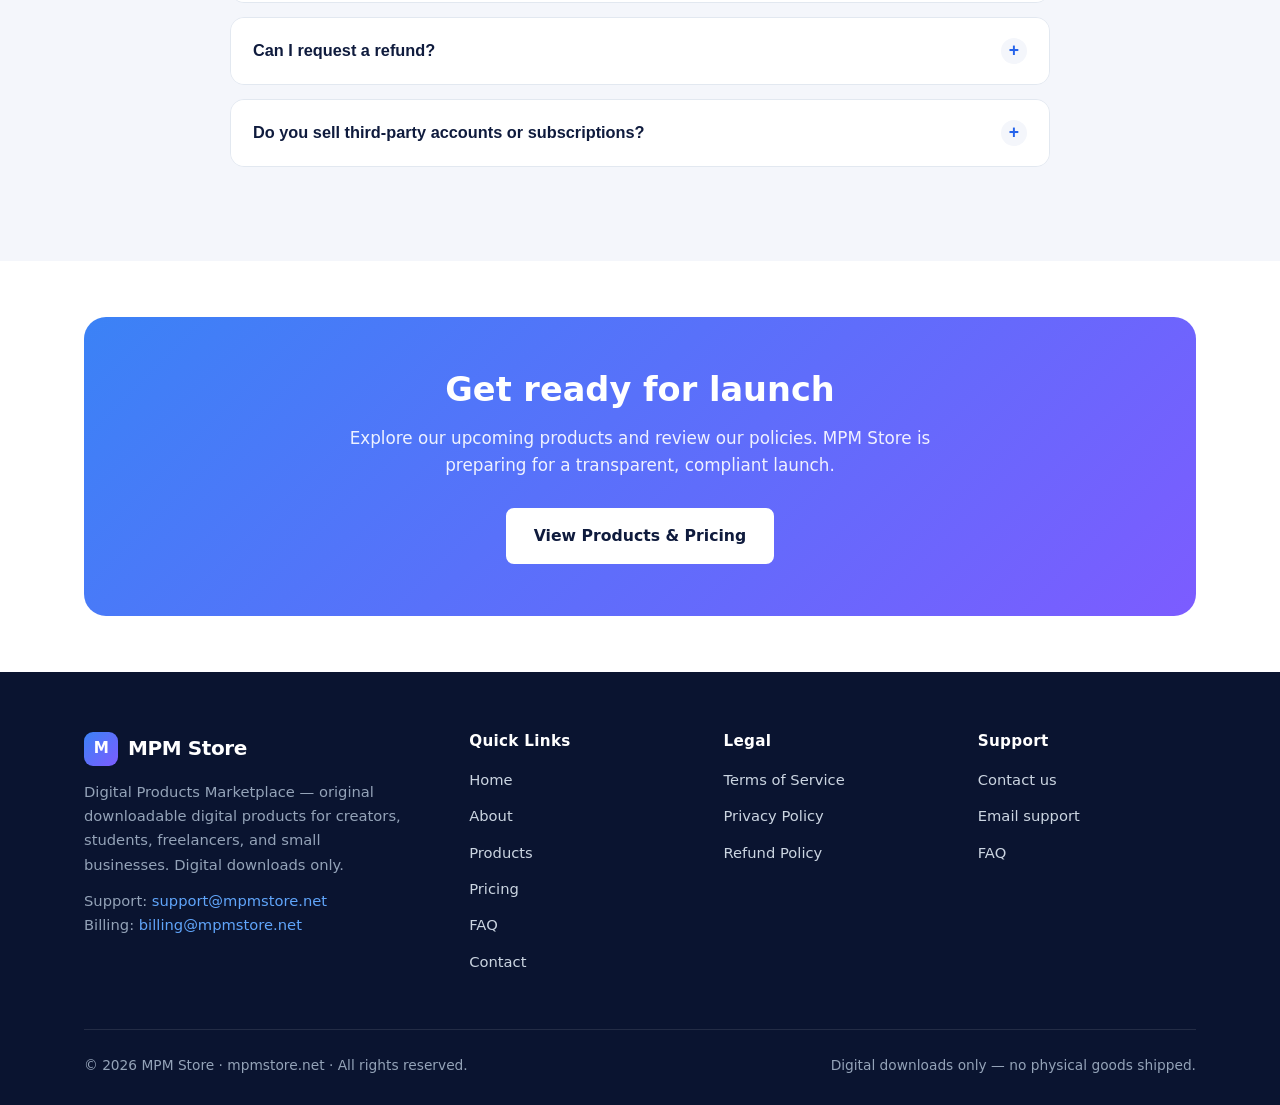
==== commit 15a71747: "Enhance MPM Store: add About & FAQ pages, billing channels, transparency sections, structured data" ====
--- a/index.html
+++ b/index.html
@@ -29,6 +29,29 @@
   <link rel="stylesheet" href="assets/css/style.css" />
 
   <!-- Structured data -->
+  <script type="application/ld+json">
+  {
+    "@context": "https://schema.org",
+    "@type": "Organization",
+    "name": "MPM Store",
+    "url": "https://mpmstore.net",
+    "email": "support@mpmstore.net",
+    "description": "MPM Store is a digital products marketplace offering original downloadable digital resources for creators, students, freelancers, and small businesses.",
+    "contactPoint": [
+      { "@type": "ContactPoint", "contactType": "customer support", "email": "support@mpmstore.net" },
+      { "@type": "ContactPoint", "contactType": "billing support", "email": "billing@mpmstore.net" }
+    ]
+  }
+  </script>
+  <script type="application/ld+json">
+  {
+    "@context": "https://schema.org",
+    "@type": "WebSite",
+    "name": "MPM Store",
+    "url": "https://mpmstore.net",
+    "description": "Original downloadable digital products for creators, students, freelancers, and small businesses."
+  }
+  </script>
   <script type="application/ld+json">
   {
     "@context": "https://schema.org",
@@ -57,12 +80,11 @@
 
       <nav aria-label="Primary">
         <ul class="nav-menu" id="nav-menu">
-          <li><a href="index.html" class="is-active">Home</a></li>
+          <li><a href="index.html" class="is-active" aria-current="page">Home</a></li>
+          <li><a href="about.html">About</a></li>
           <li><a href="pricing.html">Products</a></li>
           <li><a href="pricing.html">Pricing</a></li>
-          <li><a href="terms-of-service.html">Terms</a></li>
-          <li><a href="privacy-policy.html">Privacy</a></li>
-          <li><a href="refund-policy.html">Refund</a></li>
+          <li><a href="faq.html">FAQ</a></li>
           <li><a href="contact.html">Contact</a></li>
           <li><a class="btn btn--primary btn--mobile" href="pricing.html">View Products</a></li>
         </ul>
@@ -183,11 +205,72 @@
             <p>Use the product for personal or business projects according to the product license.</p>
           </div>
         </div>
+        <div class="text-center mt-32">
+          <div class="notice">
+            <span class="notice-tag">Delivery</span>
+            <span>No physical goods are shipped. All products are delivered digitally.</span>
+          </div>
+        </div>
+      </div>
+    </section>
+
+    <!-- ============ WHY CHOOSE MPM STORE ============ -->
+    <section class="section" id="why-choose">
+      <div class="container">
+        <div class="section-head">
+          <span class="eyebrow">Business transparency</span>
+          <h2>Why choose MPM Store</h2>
+          <p>Clear, responsible practices that put customers first.</p>
+        </div>
+        <div class="grid grid--3">
+          <article class="feature-card">
+            <span class="feature-icon grad-1" aria-hidden="true">★</span>
+            <div>
+              <h3>Original digital products</h3>
+              <p>Every item is self-created and owned by MPM Store — never resold or repackaged work.</p>
+            </div>
+          </article>
+          <article class="feature-card">
+            <span class="feature-icon grad-2" aria-hidden="true">🔒</span>
+            <div>
+              <h3>Secure checkout</h3>
+              <p>Payments are processed by trusted providers. We never store your full card details.</p>
+            </div>
+          </article>
+          <article class="feature-card">
+            <span class="feature-icon grad-3" aria-hidden="true">↺</span>
+            <div>
+              <h3>Clear refund process</h3>
+              <p>A fair, published refund policy with a simple request procedure by email.</p>
+            </div>
+          </article>
+          <article class="feature-card">
+            <span class="feature-icon grad-4" aria-hidden="true">✉</span>
+            <div>
+              <h3>Dedicated customer support</h3>
+              <p>Reach our team at support@mpmstore.net. We aim to respond within 24–48 business hours.</p>
+            </div>
+          </article>
+          <article class="feature-card">
+            <span class="feature-icon grad-5" aria-hidden="true">⚡</span>
+            <div>
+              <h3>Instant digital delivery</h3>
+              <p>Receive download access or instructions by email shortly after a successful checkout.</p>
+            </div>
+          </article>
+          <article class="feature-card">
+            <span class="feature-icon grad-1" aria-hidden="true">✓</span>
+            <div>
+              <h3>Transparent policies</h3>
+              <p>Plain-language Terms, Privacy, and Refund policies published on every page.</p>
+            </div>
+          </article>
+        </div>
       </div>
     </section>
 
     <!-- ============ TRUST / COMPLIANCE ============ -->
-    <section class="section" id="compliance">
+    <section class="section section--alt" id="compliance">
       <div class="container">
         <div class="trust">
           <span class="eyebrow">Compliance &amp; trust</span>
@@ -212,7 +295,7 @@
     </section>
 
     <!-- ============ FEATURED PRODUCTS ============ -->
-    <section class="section section--alt" id="featured">
+    <section class="section" id="featured">
       <div class="container">
         <div class="section-head">
           <span class="eyebrow">Preview</span>
@@ -288,7 +371,7 @@
     </section>
 
     <!-- ============ FAQ ============ -->
-    <section class="section" id="faq">
+    <section class="section section--alt" id="faq">
       <div class="container">
         <div class="section-head">
           <span class="eyebrow">Questions</span>
@@ -348,15 +431,18 @@
       <div class="footer-grid">
         <div class="footer-brand">
           <a class="brand" href="index.html"><span class="brand-mark">M</span> MPM Store</a>
-          <p>Original downloadable digital products for creators, students, freelancers, and small businesses. Digital downloads only.</p>
-          <p style="margin-top:12px;">Email: <a href="mailto:support@mpmstore.net">support@mpmstore.net</a></p>
+          <p>Digital Products Marketplace — original downloadable digital products for creators, students, freelancers, and small businesses. Digital downloads only.</p>
+          <p style="margin-top:12px;">Support: <a href="mailto:support@mpmstore.net">support@mpmstore.net</a></p>
+          <p>Billing: <a href="mailto:billing@mpmstore.net">billing@mpmstore.net</a></p>
         </div>
         <div class="footer-col">
-          <h4>Store</h4>
+          <h4>Quick Links</h4>
           <ul>
             <li><a href="index.html">Home</a></li>
+            <li><a href="about.html">About</a></li>
             <li><a href="pricing.html">Products</a></li>
             <li><a href="pricing.html">Pricing</a></li>
+            <li><a href="faq.html">FAQ</a></li>
             <li><a href="contact.html">Contact</a></li>
           </ul>
         </div>
@@ -373,7 +459,7 @@
           <ul>
             <li><a href="contact.html">Contact us</a></li>
             <li><a href="mailto:support@mpmstore.net">Email support</a></li>
-            <li><a href="index.html#faq">FAQ</a></li>
+            <li><a href="faq.html">FAQ</a></li>
           </ul>
         </div>
       </div>
--- a/assets/css/style.css
+++ b/assets/css/style.css
@@ -1098,9 +1098,147 @@
   color: var(--white);
 }
 
+/* ---------- Feature cards (Why Choose) ---------- */
+.feature-card {
+  display: flex;
+  gap: 16px;
+  align-items: flex-start;
+  background: var(--white);
+  border: 1px solid var(--gray);
+  border-radius: var(--radius);
+  padding: 24px;
+  transition: transform var(--transition), box-shadow var(--transition),
+    border-color var(--transition);
+}
+
+.feature-card:hover {
+  transform: translateY(-4px);
+  box-shadow: var(--shadow);
+  border-color: var(--blue-soft);
+}
+
+.feature-card .feature-icon {
+  flex-shrink: 0;
+  width: 46px;
+  height: 46px;
+  border-radius: 12px;
+  display: inline-flex;
+  align-items: center;
+  justify-content: center;
+  color: var(--white);
+  font-size: 1.2rem;
+  font-weight: 700;
+}
+
+.feature-card h3 {
+  font-size: 1.05rem;
+  margin-bottom: 6px;
+}
+
+.feature-card p {
+  color: var(--text-muted);
+  font-size: 0.92rem;
+}
+
+/* ---------- Pre-launch notice ---------- */
+.notice {
+  display: flex;
+  align-items: center;
+  gap: 12px;
+  justify-content: center;
+  flex-wrap: wrap;
+  background: rgba(124, 92, 255, 0.08);
+  border: 1px solid rgba(124, 92, 255, 0.25);
+  color: var(--text);
+  border-radius: var(--radius);
+  padding: 14px 22px;
+  font-size: 0.95rem;
+  text-align: center;
+}
+
+.notice .notice-tag {
+  background: var(--purple);
+  color: var(--white);
+  font-size: 0.72rem;
+  font-weight: 700;
+  letter-spacing: 0.04em;
+  text-transform: uppercase;
+  padding: 4px 10px;
+  border-radius: 999px;
+}
+
+/* ---------- About page ---------- */
+.about-grid {
+  display: grid;
+  grid-template-columns: 1fr 1fr;
+  gap: 40px;
+  align-items: center;
+}
+
+.about-values {
+  display: grid;
+  grid-template-columns: 1fr 1fr;
+  gap: 16px;
+  margin-top: 8px;
+}
+
+.value-item {
+  background: var(--light-gray);
+  border: 1px solid var(--gray);
+  border-radius: var(--radius);
+  padding: 18px 20px;
+}
+
+.value-item strong {
+  display: block;
+  color: var(--navy);
+  margin-bottom: 4px;
+}
+
+.value-item span {
+  color: var(--text-muted);
+  font-size: 0.9rem;
+}
+
+/* ---------- Contact channel cards ---------- */
+.channel-grid {
+  display: grid;
+  grid-template-columns: 1fr 1fr;
+  gap: 18px;
+}
+
+.channel-card {
+  background: var(--white);
+  border: 1px solid var(--gray);
+  border-radius: var(--radius);
+  padding: 22px;
+}
+
+.channel-card .label {
+  font-size: 0.78rem;
+  font-weight: 700;
+  letter-spacing: 0.06em;
+  text-transform: uppercase;
+  color: var(--purple);
+  margin-bottom: 8px;
+  display: block;
+}
+
+.channel-card a {
+  font-weight: 600;
+  font-size: 1.02rem;
+}
+
+.channel-card p {
+  color: var(--text-muted);
+  font-size: 0.88rem;
+  margin-top: 6px;
+}
+
 /* ---------- Utilities ---------- */
 .text-center { text-align: center; }
 .mt-32 { margin-top: 32px; }
+.mt-48 { margin-top: 48px; }
 .mb-0 { margin-bottom: 0; }
 
 /* ==========================================================================
@@ -1117,6 +1255,7 @@
   .trust-points { grid-template-columns: 1fr; }
   .footer-grid { grid-template-columns: 1fr 1fr; }
   .contact-grid { grid-template-columns: 1fr; }
+  .about-grid { grid-template-columns: 1fr; gap: 28px; }
 }
 
 @media (max-width: 760px) {
@@ -1167,6 +1306,8 @@
   .form-row { grid-template-columns: 1fr; }
   .footer-grid { grid-template-columns: 1fr; gap: 28px; }
   .cta-band { padding: 40px 24px; }
+  .about-values { grid-template-columns: 1fr; }
+  .channel-grid { grid-template-columns: 1fr; }
 }
 
 @media (min-width: 761px) {
